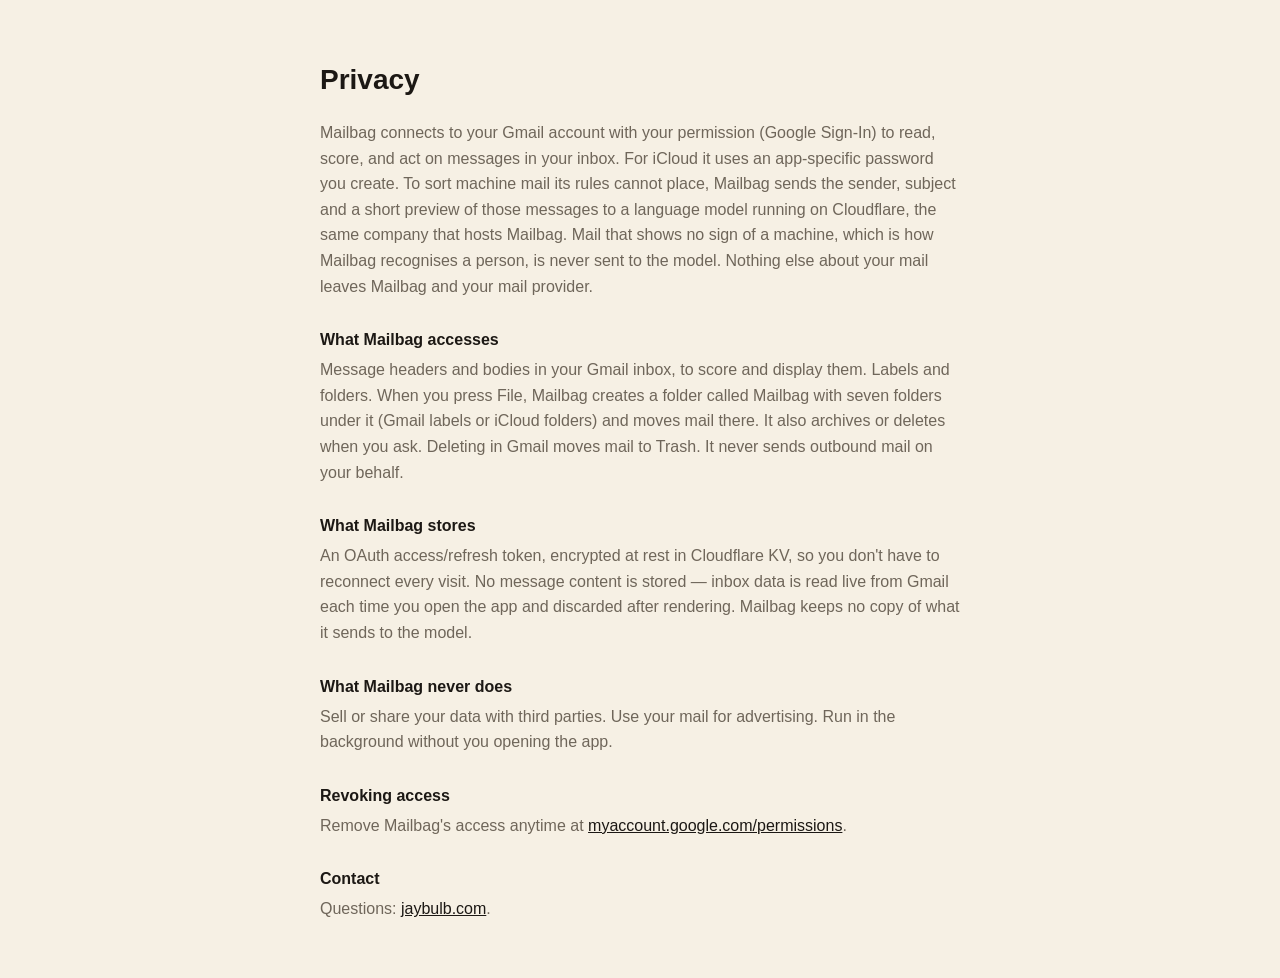
==== landing/privacy.html @ 0e7f6a47 "Move served links and hosts to jaybulb.com Co-Authored-By: Claude Fable 5.1 <noreply@anthropic.com> " ====
<!doctype html>
<html lang="en">
<head>
<meta charset="utf-8">
<meta name="viewport" content="width=device-width, initial-scale=1">
<title>Mailbag: Privacy</title>
<link rel="icon" href="icon.svg">
<style>
  :root{--bg:#f6f0e4;--text:#1c1814;--muted:#6f665a;}
  @media (prefers-color-scheme: dark){:root{--bg:#15110e;--text:#f1e9da;--muted:#a39886;}}
  body{margin:0;background:var(--bg);color:var(--text);font-family:-apple-system,BlinkMacSystemFont,"Helvetica Neue",Helvetica,Arial,sans-serif;padding:0 20px;}
  .wrap{max-width:640px;margin:0 auto;padding-block:64px 40px;}
  h1{font-size:28px;margin:0 0 24px;}
  h2{font-size:16px;margin:32px 0 8px;}
  p{font-size:16px;line-height:1.6;color:var(--muted);margin:0 0 16px;}
  a{color:var(--text);}
</style>
</head>
<body>
<div class="wrap">
<h1>Privacy</h1>
<p>Mailbag connects to your Gmail account with your permission (Google Sign-In) to read, score, and act on messages in your inbox. For iCloud it uses an app-specific password you create. To sort machine mail its rules cannot place, Mailbag sends the sender, subject and a short preview of those messages to a language model running on Cloudflare, the same company that hosts Mailbag. Mail that shows no sign of a machine, which is how Mailbag recognises a person, is never sent to the model. Nothing else about your mail leaves Mailbag and your mail provider.</p>

<h2>What Mailbag accesses</h2>
<p>Message headers and bodies in your Gmail inbox, to score and display them. Labels and folders. When you press File, Mailbag creates a folder called Mailbag with seven folders under it (Gmail labels or iCloud folders) and moves mail there. It also archives or deletes when you ask. Deleting in Gmail moves mail to Trash. It never sends outbound mail on your behalf.</p>

<h2>What Mailbag stores</h2>
<p>An OAuth access/refresh token, encrypted at rest in Cloudflare KV, so you don't have to reconnect every visit. No message content is stored — inbox data is read live from Gmail each time you open the app and discarded after rendering. Mailbag keeps no copy of what it sends to the model.</p>

<h2>What Mailbag never does</h2>
<p>Sell or share your data with third parties. Use your mail for advertising. Run in the background without you opening the app.</p>

<h2>Revoking access</h2>
<p>Remove Mailbag's access anytime at <a href="https://myaccount.google.com/permissions">myaccount.google.com/permissions</a>.</p>

<h2>Contact</h2>
<p>Questions: <a href="https://jaybulb.com">jaybulb.com</a>.</p>
</div>
</body>
</html>
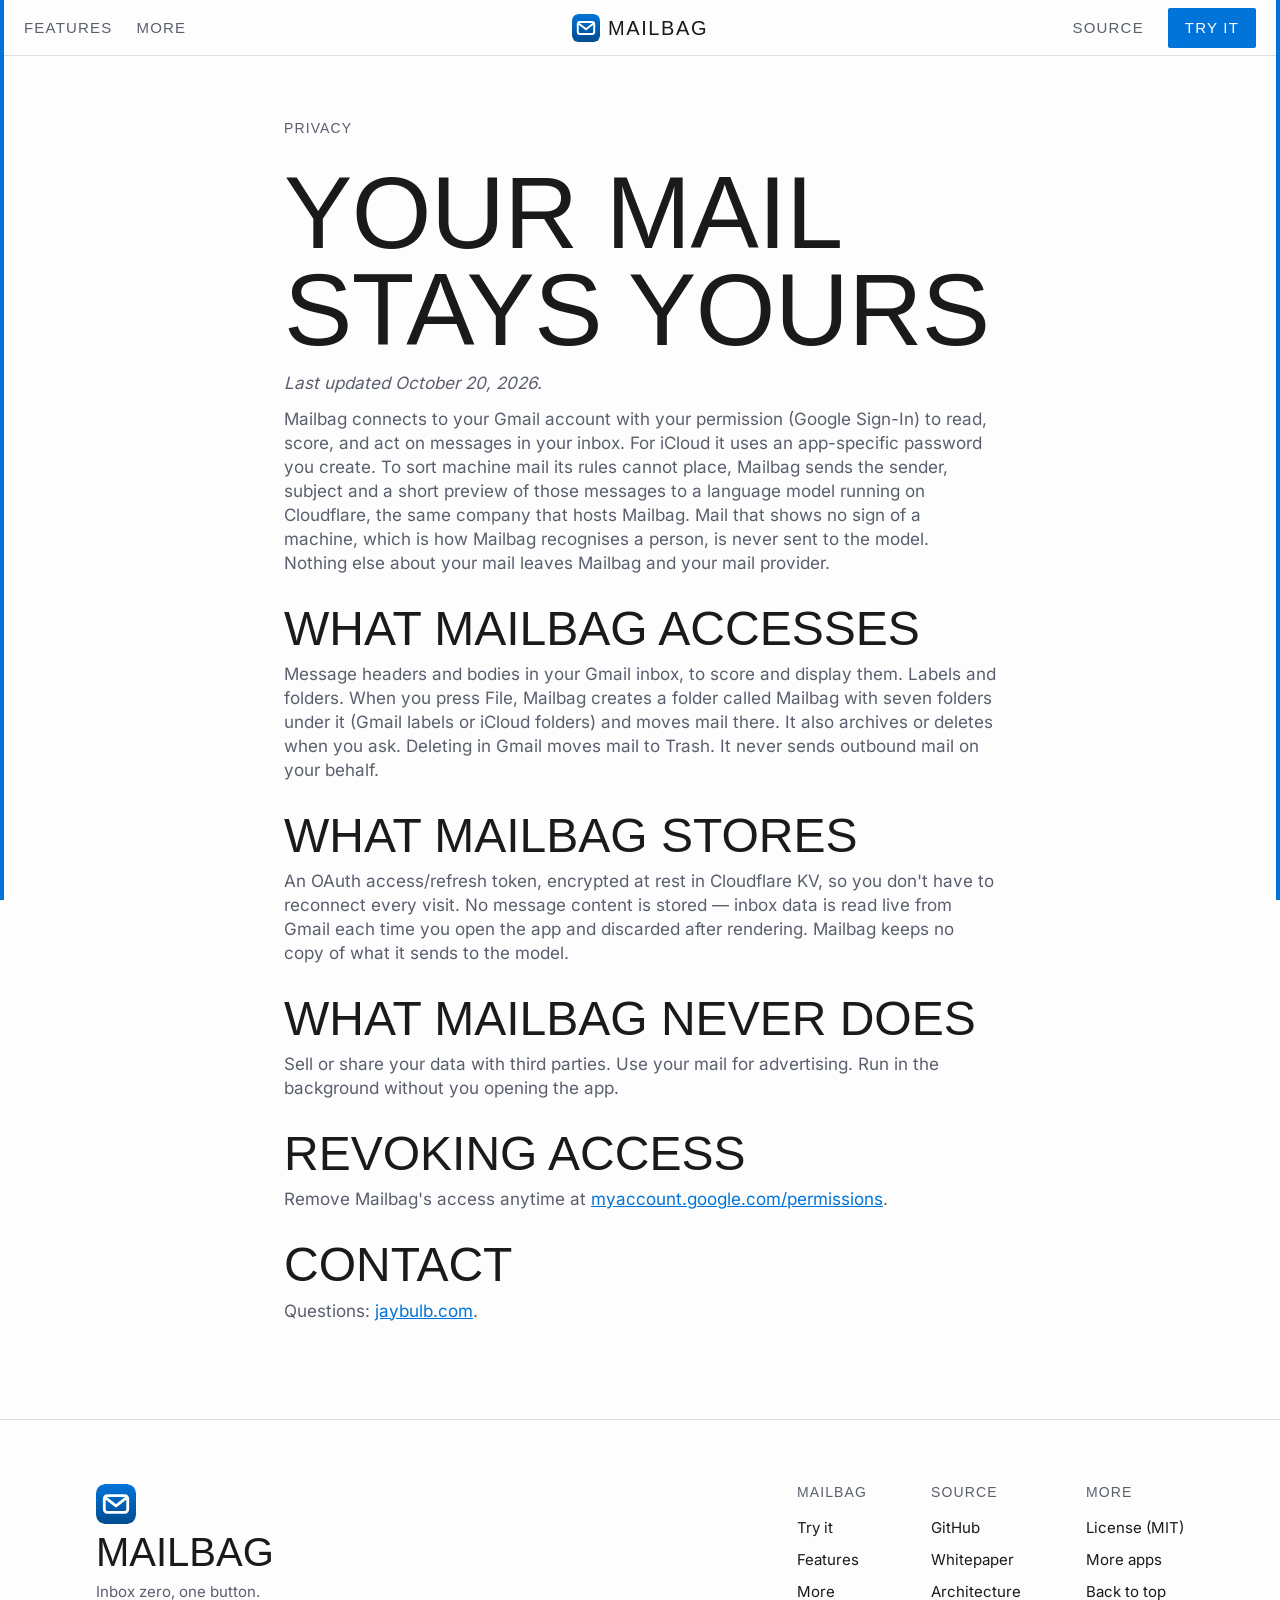
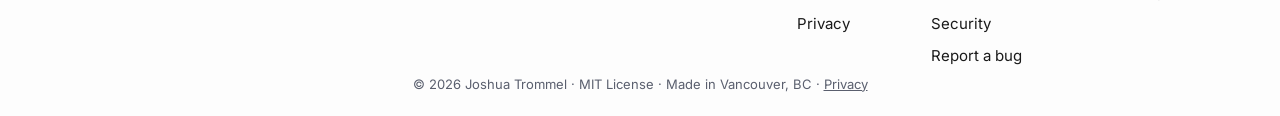
==== commit 877919d2: "Landing rebuilt in the Hermes style (clrs.cc blue, Greek halftone art, Mailbag Sans and Display, gly" ====
--- a/landing/privacy.html
+++ b/landing/privacy.html
@@ -1,40 +1,73 @@
-<!doctype html>
+<!DOCTYPE html>
 <html lang="en">
 <head>
-<meta charset="utf-8">
-<meta name="viewport" content="width=device-width, initial-scale=1">
-<title>Mailbag: Privacy</title>
-<link rel="icon" href="icon.svg">
-<style>
-  :root{--bg:#f6f0e4;--text:#1c1814;--muted:#6f665a;}
-  @media (prefers-color-scheme: dark){:root{--bg:#15110e;--text:#f1e9da;--muted:#a39886;}}
-  body{margin:0;background:var(--bg);color:var(--text);font-family:-apple-system,BlinkMacSystemFont,"Helvetica Neue",Helvetica,Arial,sans-serif;padding:0 20px;}
-  .wrap{max-width:640px;margin:0 auto;padding-block:64px 40px;}
-  h1{font-size:28px;margin:0 0 24px;}
-  h2{font-size:16px;margin:32px 0 8px;}
-  p{font-size:16px;line-height:1.6;color:var(--muted);margin:0 0 16px;}
-  a{color:var(--text);}
-</style>
+<meta charset="UTF-8">
+<meta name="viewport" content="width=device-width, initial-scale=1.0, viewport-fit=cover">
+<title>Mailbag Privacy</title>
+<meta name="description" content="What Mailbag reads, what it stores and what it never does.">
+<meta name="theme-color" content="#fdfdfd" media="(prefers-color-scheme: light)">
+<meta name="theme-color" content="#001f3f" media="(prefers-color-scheme: dark)">
+<link rel="canonical" href="https://mailbag.jaybulb.com/privacy">
+<link rel="icon" href="favicon.svg" type="image/svg+xml">
+<link rel="apple-touch-icon" href="apple-touch-icon.png">
+<link rel="stylesheet" href="tokens.css">
+<link rel="stylesheet" href="landing.css">
 </head>
 <body>
-<div class="wrap">
-<h1>Privacy</h1>
-<p>Mailbag connects to your Gmail account with your permission (Google Sign-In) to read, score, and act on messages in your inbox. For iCloud it uses an app-specific password you create. To sort machine mail its rules cannot place, Mailbag sends the sender, subject and a short preview of those messages to a language model running on Cloudflare, the same company that hosts Mailbag. Mail that shows no sign of a machine, which is how Mailbag recognises a person, is never sent to the model. Nothing else about your mail leaves Mailbag and your mail provider.</p>
 
-<h2>What Mailbag accesses</h2>
-<p>Message headers and bodies in your Gmail inbox, to score and display them. Labels and folders. When you press File, Mailbag creates a folder called Mailbag with seven folders under it (Gmail labels or iCloud folders) and moves mail there. It also archives or deletes when you ask. Deleting in Gmail moves mail to Trash. It never sends outbound mail on your behalf.</p>
+<header class="nav" aria-label="Site">
+  <nav class="nav-links" aria-label="Main">
+    <a href="/#features">Features</a>
+    <a href="/#more">More</a>
+  </nav>
+  <a class="nav-brand" href="/" aria-label="Mailbag home"><img src="icon.svg" alt="" width="28" height="28"><span>Mailbag</span></a>
+  <div class="nav-end">
+    <a class="nav-get" href="https://github.com/nulljosh/mailbag">Source</a>
+    <a class="btn btn-solid" href="/#inbox">Try it</a>
+  </div>
+</header>
 
-<h2>What Mailbag stores</h2>
-<p>An OAuth access/refresh token, encrypted at rest in Cloudflare KV, so you don't have to reconnect every visit. No message content is stored — inbox data is read live from Gmail each time you open the app and discarded after rendering. Mailbag keeps no copy of what it sends to the model.</p>
+<main>
+<article class="privacy">
+    <section>
+      <p class="label">Privacy</p>
+      <h1>Your mail stays yours</h1>
+      <p><em>Last updated October 20, 2026.</em></p>
+      <p>Mailbag connects to your Gmail account with your permission (Google Sign-In) to read, score, and act on messages in your inbox. For iCloud it uses an app-specific password you create. To sort machine mail its rules cannot place, Mailbag sends the sender, subject and a short preview of those messages to a language model running on Cloudflare, the same company that hosts Mailbag. Mail that shows no sign of a machine, which is how Mailbag recognises a person, is never sent to the model. Nothing else about your mail leaves Mailbag and your mail provider.</p>
+    </section>
+    <section>
+      <h2>What Mailbag accesses</h2>
+      <p>Message headers and bodies in your Gmail inbox, to score and display them. Labels and folders. When you press File, Mailbag creates a folder called Mailbag with seven folders under it (Gmail labels or iCloud folders) and moves mail there. It also archives or deletes when you ask. Deleting in Gmail moves mail to Trash. It never sends outbound mail on your behalf.</p>
+    </section>
+    <section>
+      <h2>What Mailbag stores</h2>
+      <p>An OAuth access/refresh token, encrypted at rest in Cloudflare KV, so you don't have to reconnect every visit. No message content is stored — inbox data is read live from Gmail each time you open the app and discarded after rendering. Mailbag keeps no copy of what it sends to the model.</p>
+    </section>
+    <section>
+      <h2>What Mailbag never does</h2>
+      <p>Sell or share your data with third parties. Use your mail for advertising. Run in the background without you opening the app.</p>
+    </section>
+    <section>
+      <h2>Revoking access</h2>
+      <p>Remove Mailbag's access anytime at <a href="https://myaccount.google.com/permissions">myaccount.google.com/permissions</a>.</p>
+    </section>
+    <section>
+      <h2>Contact</h2>
+      <p>Questions: <a href="https://jaybulb.com">jaybulb.com</a>.</p>
+    </section>
+</article>
+</main>
 
-<h2>What Mailbag never does</h2>
-<p>Sell or share your data with third parties. Use your mail for advertising. Run in the background without you opening the app.</p>
-
-<h2>Revoking access</h2>
-<p>Remove Mailbag's access anytime at <a href="https://myaccount.google.com/permissions">myaccount.google.com/permissions</a>.</p>
-
-<h2>Contact</h2>
-<p>Questions: <a href="https://jaybulb.com">jaybulb.com</a>.</p>
-</div>
+<footer class="foot" id="footer">
+  <div class="foot-top">
+    <div class="foot-brand"><img src="icon.svg" alt="" width="40" height="40"><b>Mailbag</b><p>Inbox zero, one button.</p></div>
+    <nav class="foot-cols" aria-label="Footer">
+      <div><p class="label">Mailbag</p><a href="/#inbox">Try it</a><a href="/#features">Features</a><a href="/#more">More</a><a href="privacy">Privacy</a></div>
+      <div><p class="label">Source</p><a href="https://github.com/nulljosh/mailbag">GitHub</a><a href="https://github.com/nulljosh/mailbag/blob/main/WHITEPAPER.md">Whitepaper</a><a href="https://github.com/nulljosh/mailbag/blob/main/docs/ARCHITECTURE.md">Architecture</a><a href="https://github.com/nulljosh/mailbag/blob/main/SECURITY.md">Security</a><a href="https://github.com/nulljosh/mailbag/issues">Report a bug</a></div>
+      <div><p class="label">More</p><a href="https://github.com/nulljosh/mailbag/blob/main/LICENSE">License (MIT)</a><a href="https://jaybulb.com">More apps</a><a href="/#top">Back to top</a></div>
+    </nav>
+  </div>
+    <p class="legal">&copy; 2026 Joshua Trommel &middot; MIT License &middot; Made in Vancouver, BC &middot; <a href="privacy">Privacy</a></p>
+</footer>
 </body>
 </html>
--- a/landing/tokens.css
+++ b/landing/tokens.css
@@ -0,0 +1,78 @@
+/* Mailbag design tokens, shared with the landing (the native apps keep their own accent in the asset catalog).
+   Shared system: 8 point grid, one radius set, 48 point capsule controls. The accent is the only colour Mailbag owns. */
+@font-face { font-family: "Mailbag Sans"; src: url("fonts/MailbagSans-Regular.woff2") format("woff2"); font-weight: 400; font-display: swap; }
+@font-face { font-family: "Mailbag Sans"; src: url("fonts/MailbagSans-Medium.woff2") format("woff2"); font-weight: 500; font-display: swap; }
+@font-face { font-family: "Mailbag Sans"; src: url("fonts/MailbagSans-Semibold.woff2") format("woff2"); font-weight: 600; font-display: swap; }
+@font-face { font-family: "Mailbag Sans"; src: url("fonts/MailbagSans-Bold.woff2") format("woff2"); font-weight: 700; font-display: swap; }
+/* Mailbag Display: Antonio (SIL OFL 1.1, fonts/OFL-Antonio.txt), condensed caps for headlines and labels only */
+@font-face { font-family: "Mailbag Display"; src: url("fonts/MailbagDisplay.woff2") format("woff2"); font-weight: 100 700; font-display: swap; }
+
+:root {
+  /* colour */
+  --accent: #0074D9;          /* actions and links; clrs.cc blue, AA on paper */
+  --btn: #0074D9;             /* solid buttons, white label */
+  --frame: #0074D9;           /* the thin frame down the window edges */
+  --band: #006ac6;            /* full-bleed blue sections */
+  --band-sub: #e6f2fd;        /* secondary text on the band, AA */
+  --band-art: #a8d4f8;        /* engraving on the band */
+  --band-line: rgba(255, 255, 255, .22);
+  --accent-light: #0074D9;    /* icon gradient top, clrs.cc blue */
+  --accent-deep: #004C8F;     /* icon gradient bottom */
+  --ring: color-mix(in srgb, var(--accent) 30%, transparent);
+  --bg: #fdfdfd;
+  --surface: #f2f4f8;
+  --line: #dcdfe6;
+  --text: #1a1a1a;
+  --sub: #5a5f6e;
+  --live: #2f8a4e;            /* filed */
+  --pending: #b07a00;         /* waiting */
+  --bad: #c0392b;             /* failed */
+  --idle: #8a8d99;            /* unknown */
+
+  /* type */
+  --display: "Mailbag Display", "Helvetica Neue", Helvetica, Arial, sans-serif;
+  --font: "Mailbag Sans", -apple-system, BlinkMacSystemFont, "SF Pro Text", "Helvetica Neue", Helvetica, Arial, sans-serif;
+  --size-display: 64px;       /* hero: 64 line, -0.01em */
+  --size-title: 34px;         /* section heads: 40 line */
+  --size-headline: 20px;      /* card heads: 28 line */
+  --size-body: 17px;          /* 24 line */
+  --size-footnote: 13px;      /* 16 line */
+
+  /* space: the 8 point grid */
+  --sp-1: 4px; --sp-2: 8px; --sp-3: 12px; --sp-4: 16px; --sp-5: 24px; --sp-6: 32px; --sp-7: 48px; --sp-8: 64px; --sp-9: 96px;
+  --measure: 680px;
+  --wrap: 1120px;
+
+  /* shape */
+  --control: 48px;
+  --r-card: 28px;
+  --r-group: 20px;
+  --r-row: 8px;
+  --r-pill: 999px;
+  --r-sq: 2px;                /* landing buttons and panels */
+  --r-icon: 22.5%;
+  --motion: .2s ease;
+
+  /* names the inbox script was written against */
+  --border: var(--line); --muted: var(--sub); --panel: var(--surface); --on-accent: #fff;
+}
+
+@media (prefers-color-scheme: dark) {
+  :root {
+    --accent: #66b5f7;
+    --btn: #0074D9;
+    --frame: #0074D9;
+    --band: #004C8F;
+    --band-sub: #d4e8fa;
+    --band-art: #5da6e6;
+    --bg: #001f3f;            /* clrs.cc navy */
+    --surface: #072a4d;
+    --line: #17406b;
+    --text: #f2f2f5;
+    --sub: #a3b8cf;
+    --live: #4caf6e;
+    --pending: #e0a800;
+    --bad: #d9534f;
+    --idle: #6f7488;
+  }
+}
--- a/landing/landing.css
+++ b/landing/landing.css
@@ -0,0 +1,189 @@
+/* Mailbag landing, dressed after the Hermes landing: a navy page in a thin blue frame, giant thin condensed caps, tiny caps
+   labels, small square buttons, and full-bleed blue bands where public domain Greek art sits as halftone. Iris,
+   Pandora and Sisyphus fit a mailbox. Every colour, both faces and the radii come from tokens.css. */
+:root {
+  --scan: repeating-linear-gradient(to bottom, #000 0 1.5px, transparent 1.5px 3px);  /* scanlines for the engravings */
+  /* film grain: white fractal noise, laid over every blue surface */
+  --grain: url("data:image/svg+xml,%3Csvg xmlns='http://www.w3.org/2000/svg' width='180' height='180'%3E%3Cfilter id='n'%3E%3CfeTurbulence type='fractalNoise' baseFrequency='.85' numOctaves='3' stitchTiles='stitch'/%3E%3CfeColorMatrix values='0 0 0 0 1 0 0 0 0 1 0 0 0 0 1 .28 0 0 0 -.06'/%3E%3C/filter%3E%3Crect width='100%25' height='100%25' filter='url(%23n)'/%3E%3C/svg%3E");
+}
+/* Halftone art: each image is a dot mask (art/*.png, dithered from public domain works), tinted with --band-art */
+.art { position: relative; overflow: hidden; background: var(--grain), var(--band); }
+.art::before { content: ""; position: absolute; inset: 0; background: var(--band-art); -webkit-mask: var(--img) center / cover no-repeat; mask: var(--img) center / cover no-repeat; }
+* { box-sizing: border-box; margin: 0; }
+html { scroll-behavior: smooth; }
+body { font-family: var(--font); font-size: var(--size-body); line-height: 24px; color: var(--text); background: var(--bg); -webkit-font-smoothing: antialiased; }
+a { color: inherit; }
+code { font-size: .9em; padding: 2px 6px; border-radius: var(--r-sq); background: var(--surface); }
+.wrap { max-width: var(--wrap); margin: 0 auto; padding: 0 var(--sp-5); }
+.center { text-align: center; }
+
+h1, h2, h3, .label { font-family: var(--display); }
+h1, h2, h3 { text-wrap: balance; }
+/* the wing, in the accent, over a section title */
+.glyph { display: block; width: 56px; height: 56px; margin: 0 auto var(--sp-4); background: var(--accent); -webkit-mask: url(mark.svg) center / contain no-repeat; mask: url(mark.svg) center / contain no-repeat; }
+h1 { font-size: clamp(112px, 17vw, 248px); line-height: .9; font-weight: 100; text-transform: uppercase; letter-spacing: -.005em; }
+h2 { font-size: clamp(52px, 7.4vw, 112px); line-height: .9; font-weight: 100; text-transform: uppercase; }
+h3 { font-size: 30px; line-height: 32px; font-weight: 300; }
+.label { font-size: 14px; line-height: 16px; font-weight: 500; letter-spacing: .08em; text-transform: uppercase; color: var(--sub); margin-bottom: var(--sp-4); }
+
+.btn { height: 40px; padding: 0 var(--sp-4); border-radius: var(--r-sq); display: inline-flex; align-items: center; font-family: var(--display); font-weight: 500; font-size: 15px; letter-spacing: .08em; text-transform: uppercase; text-decoration: none; border: 1px solid transparent; transition: background var(--motion), color var(--motion), border-color var(--motion); }
+.btn-solid { background: var(--btn); color: #fff; }
+.btn-solid:hover { background: color-mix(in srgb, var(--btn) 82%, #fff); }
+.btn-ghost { background: var(--surface); color: var(--text); border-color: var(--line); }
+.btn-ghost:hover { border-color: var(--text); }
+.btn:focus-visible, .foot-cols a:focus-visible, .prod a:focus-visible, .nav-brand:focus-visible, .nav-links a:focus-visible, .mini:focus-visible, .inbox input:focus-visible { outline: 3px solid var(--ring); outline-offset: 2px; }
+
+.nav { position: sticky; top: 0; z-index: 10; display: grid; grid-template-columns: 1fr auto 1fr; align-items: center; gap: var(--sp-5); height: 56px; padding: 0 var(--sp-5); background: color-mix(in srgb, var(--bg) 88%, transparent); backdrop-filter: blur(20px); -webkit-backdrop-filter: blur(20px); border-bottom: 1px solid var(--line); }
+.nav-brand { display: flex; align-items: center; gap: var(--sp-2); font-family: var(--display); font-weight: 500; font-size: 20px; letter-spacing: .08em; text-transform: uppercase; text-decoration: none; }
+.nav-brand img { width: 28px; height: 28px; border-radius: var(--r-icon); }
+.nav-links, .nav-get { display: flex; gap: var(--sp-5); font-family: var(--display); font-size: 15px; letter-spacing: .08em; text-transform: uppercase; }
+.nav-links a, .nav-get { text-decoration: none; color: var(--sub); }
+.nav-links a:hover, .nav-get:hover { color: var(--text); }
+.nav-brand { grid-column: 2; }
+.nav-end { grid-column: 3; justify-self: end; display: flex; align-items: center; gap: var(--sp-5); }
+/* the thin blue frame down both edges of the window */
+@media (min-width: 900px) { body::after { content: ""; position: fixed; inset: 0; border-inline: 4px solid var(--frame); pointer-events: none; z-index: 30; } }
+
+.hero { padding: var(--sp-9) 0 var(--sp-8); }
+.lead { max-width: 560px; margin: var(--sp-6) auto 0; color: var(--sub); }
+.cta { display: flex; flex-wrap: wrap; gap: var(--sp-2); margin-top: var(--sp-6); }
+.center .cta { justify-content: center; }
+.fine { margin-top: var(--sp-3); font-size: var(--size-footnote); line-height: 16px; color: var(--sub); }
+
+/* the live inbox sits on the blue stage, in front of the art */
+.demo-wrap { margin: var(--sp-8) clamp(0px, 3vw, 44px) 0; }
+.stage { position: relative; overflow: hidden; background: var(--grain), var(--band); padding: clamp(24px, 6vw, 96px) clamp(12px, 7vw, 128px); }
+.stage-art { position: absolute; inset: 0; }
+.stage .inbox { position: relative; max-width: 880px; margin: 0 auto; }
+.demo-hint { margin-top: var(--sp-3); font-size: var(--size-footnote); color: var(--sub); text-align: center; }
+
+/* The blue band: Iris in halftone behind the section head, then the six features as ruled cells */
+.band { margin: 0 clamp(0px, 3vw, 44px); background: var(--grain), var(--band); color: #fff; overflow: hidden; }
+.band .label { color: var(--band-sub); }
+.band-head { text-align: center; }
+.band-art { aspect-ratio: 19 / 10; max-height: 86vh; width: 100%; background: none; }
+.band-art::after { content: ""; position: absolute; inset: 0; background: linear-gradient(to bottom, transparent 45%, var(--band) 96%); }
+.band-copy { position: relative; margin-top: -10vw; padding: 0 var(--sp-5) var(--sp-9); }
+.band-copy h2 { font-size: clamp(60px, 10vw, 168px); line-height: .9; }
+.band-copy p:last-child { margin: var(--sp-6) auto 0; max-width: 480px; color: var(--band-sub); }
+.frows { border-top: 1px solid var(--band-line); }
+.frow { display: grid; grid-template-columns: 1fr 1fr; align-items: center; border-bottom: 1px solid var(--band-line); }
+.frow .art { aspect-ratio: 3 / 2; background: var(--grain), color-mix(in srgb, #fff 6%, var(--band)); }
+.frow:nth-child(even) .art { order: 2; }
+.frow > div:not(.art) { padding: var(--sp-7) clamp(24px, 6vw, 96px); max-width: 560px; }
+.frow h3 { font-size: clamp(36px, 3.6vw, 52px); line-height: 1; font-weight: 200; }
+.frow p:last-child { margin-top: var(--sp-4); color: var(--band-sub); }
+.cells { display: grid; grid-template-columns: repeat(3, 1fr); border-top: 1px solid var(--band-line); }
+.cell { padding: var(--sp-6) var(--sp-6) var(--sp-7); border-right: 1px solid var(--band-line); border-bottom: 1px solid var(--band-line); }
+.cell:nth-child(3n) { border-right: 0; }
+.cell:nth-last-child(-n+3) { border-bottom: 0; }
+.cell .label { margin-bottom: var(--sp-5); }
+.cell p:last-child { margin-top: var(--sp-3); color: var(--band-sub); font-size: 15px; line-height: 22px; }
+
+.sec { padding: var(--sp-9) 0; }
+.body { color: var(--sub); margin-top: var(--sp-5); max-width: 560px; }
+.center .body { margin-left: auto; margin-right: auto; }
+/* three product cards, each with its own crop of the engraving */
+.prods { display: grid; grid-template-columns: repeat(3, 1fr); gap: var(--sp-4); margin-top: var(--sp-4); text-align: left; }
+.prod { display: grid; align-content: start; gap: var(--sp-2); }
+.prod-art { margin: 0 0 var(--sp-3); aspect-ratio: 3 / 2; }
+.prod .label { margin-bottom: 0; }
+.prod p:not(.label) { color: var(--sub); font-size: 15px; line-height: 22px; }
+.prod a { color: var(--accent); font-size: 15px; text-decoration: none; }
+.prod a:hover { text-decoration: underline; }
+.plats { border-top: 1px solid var(--line); }
+.plat-row { display: flex; justify-content: center; margin-top: var(--sp-7); }
+.plat-row > div { max-width: 440px; padding: var(--sp-6); border-radius: 4px; border: 1px solid var(--line); display: grid; gap: var(--sp-2); justify-items: center; }
+.plat-row small { font-family: var(--display); font-size: 14px; letter-spacing: .08em; text-transform: uppercase; color: var(--sub); }
+.plat-row b { font-family: var(--display); font-weight: 300; font-size: 40px; line-height: 44px; text-transform: uppercase; }
+.plat-row p { color: var(--sub); font-size: 15px; line-height: 22px; margin-bottom: var(--sp-3); }
+
+/* Footer: brand and link columns, the engraved band of Mailbag's things, one fine line */
+.foot-cta { max-width: var(--wrap); margin: 0 auto var(--sp-8); padding: 0 var(--sp-4); text-align: center; }
+.foot-cta h2 { font-size: clamp(64px, 11vw, 176px); }
+.foot-cta .cta { margin-top: var(--sp-5); justify-content: center; }
+.foot { text-align: center; padding: var(--sp-8) var(--sp-4) var(--sp-5); background: var(--bg); overflow: hidden; border-top: 1px solid var(--line); }
+.foot-top { max-width: var(--wrap); margin: 0 auto; padding: 0 var(--sp-4); display: flex; flex-wrap: wrap; justify-content: space-between; gap: var(--sp-7); text-align: left; }
+.foot-brand { display: grid; gap: var(--sp-2); align-content: start; }
+.foot-brand img { border-radius: var(--r-icon); }
+.foot-brand b { font-family: var(--display); font-weight: 300; font-size: 40px; line-height: 40px; text-transform: uppercase; }
+.foot-brand p { color: var(--sub); font-size: 15px; }
+.foot-cols { display: flex; flex-wrap: wrap; gap: var(--sp-8); }
+.foot-cols div { display: grid; gap: var(--sp-2); align-content: start; }
+.foot-cols .label { margin-bottom: var(--sp-2); }
+.foot-cols a { color: var(--text); text-decoration: none; font-size: 15px; }
+.foot-cols a:hover { color: var(--accent); }
+.word-band { color: var(--accent); position: relative; width: 100vw; margin: var(--sp-6) 0 0 calc(50% - 50vw); height: clamp(380px, 40vw, 640px); }
+.word-canvas { position: absolute; inset: 0; width: 100%; height: 100%; display: none; }
+.word-band.live .word-canvas { display: block; }
+.legal { margin-top: var(--sp-2); font-size: var(--size-footnote); line-height: 16px; color: var(--sub); text-wrap: balance; }
+
+.legal a { color: inherit; }
+
+.js .reveal { opacity: 0; transform: translateY(16px); transition: opacity .5s ease, transform .5s ease; }
+.js .reveal.in { opacity: 1; transform: none; }
+
+@media (max-width: 900px) {
+  .frow { grid-template-columns: 1fr; }
+  .frow:nth-child(even) .art { order: 0; }
+  .frow > div:not(.art) { padding: var(--sp-6) var(--sp-5) var(--sp-7); }
+  .band-copy { margin-top: -14vw; }
+  .cells { grid-template-columns: 1fr 1fr; }
+  .cell, .cell:nth-child(3n), .cell:nth-last-child(-n+3) { border-right: 1px solid var(--band-line); border-bottom: 1px solid var(--band-line); }
+  .cell:nth-child(2n) { border-right: 0; }
+  .cell:nth-last-child(-n+2) { border-bottom: 0; }
+  .prods { grid-template-columns: 1fr; gap: var(--sp-6); }
+}
+@media (max-width: 600px) {
+  .nav-links, .nav-get { display: none; }
+  .wrap { padding: 0 var(--sp-4); }
+  .hero { padding-top: var(--sp-8); }
+  .cells { grid-template-columns: 1fr; }
+  .cell, .cell:nth-child(2n), .cell:nth-child(3n), .cell:nth-last-child(-n+2) { border-right: 0; border-bottom: 1px solid var(--band-line); padding: var(--sp-5); }
+  .cell:last-child { border-bottom: 0; }
+  .word-band { height: 320px; }
+  .foot-cols { gap: var(--sp-6); }
+}
+@media (prefers-reduced-motion: reduce) {
+  html { scroll-behavior: auto; }
+  .js .reveal { opacity: 1; transform: none; transition: none; }
+  .btn, .mini { transition: none; }
+}
+
+/* the inbox card: the real triage UI, restyled to the system (markup and classes come from the page script) */
+.inbox { text-align: left; border-radius: 4px; border: 1px solid var(--line); background: var(--bg); color: var(--text); font-size: 14px; line-height: 20px; }
+.inbox-head { display: flex; align-items: center; justify-content: space-between; gap: var(--sp-3); padding: var(--sp-3) var(--sp-4); border-bottom: 1px solid var(--line); background: var(--surface); }
+.inbox-head .lights { display: flex; gap: var(--sp-2); }
+.inbox-head .lights i { width: 12px; height: 12px; border-radius: 50%; background: var(--line); }
+.inbox-head .label { margin: 0; }
+#inboxBody { padding: var(--sp-5); max-height: 560px; overflow-y: auto; }
+#inboxBody > p { text-align: center; }
+.inbox .btn { background: var(--surface); color: var(--text); border-color: var(--line); cursor: pointer; }
+.inbox .btn:hover:not(:disabled) { border-color: var(--text); }
+.inbox .btn.primary { background: var(--btn); color: #fff; border-color: transparent; }
+.inbox .btn.primary:hover:not(:disabled) { background: color-mix(in srgb, var(--btn) 82%, #fff); }
+.inbox .btn:disabled { opacity: .4; cursor: not-allowed; }
+.inbox a { color: var(--accent); }
+.inbox a.btn { color: var(--text); text-decoration: none; }
+.inbox input { height: 40px; padding: 0 var(--sp-3); border: 1px solid var(--line); border-radius: var(--r-sq); background: var(--bg); color: var(--text); font: inherit; }
+.boxes { display: grid; grid-template-columns: repeat(7, 1fr); gap: var(--sp-2); margin: 0 0 var(--sp-5); padding: 0; list-style: none; }
+.boxes li { border: 1px solid var(--line); border-radius: var(--r-sq); padding: var(--sp-3) var(--sp-1) var(--sp-2); text-align: center; min-width: 0; background: var(--surface); }
+.boxes b { display: block; font-family: var(--display); font-size: 32px; line-height: 32px; font-weight: 300; font-variant-numeric: tabular-nums; }
+.boxes span { display: block; font-family: var(--display); font-size: 12px; line-height: 16px; letter-spacing: .08em; text-transform: uppercase; color: var(--sub); margin-top: var(--sp-1); overflow: hidden; text-overflow: ellipsis; }
+.inbox .row { display: flex; justify-content: space-between; gap: var(--sp-3); padding: var(--sp-3) 0; border-bottom: 1px solid var(--line); transition: opacity var(--motion); }
+.inbox .row:last-child { border-bottom: 0; }
+.chip { display: inline-block; font-family: var(--display); font-size: 12px; line-height: 16px; letter-spacing: .08em; text-transform: uppercase; border: 1px solid var(--accent); color: var(--accent); padding: 0 6px; margin-right: var(--sp-2); border-radius: var(--r-sq); }
+.mini { height: 28px; padding: 0 var(--sp-3); border: 1px solid var(--line); border-radius: var(--r-sq); background: none; color: var(--text); font: inherit; font-size: 13px; cursor: pointer; transition: border-color var(--motion), color var(--motion); }
+.mini:hover:not(:disabled) { border-color: var(--accent); color: var(--accent); }
+.mini.quiet { color: var(--sub); border-color: transparent; }
+.mini:disabled { opacity: .5; cursor: default; }
+.runs { max-width: 680px; margin: var(--sp-7) auto 0; text-align: left; border-radius: 4px; border: 1px solid var(--line); background: var(--surface); padding: var(--sp-5); }
+.runs pre { margin-top: var(--sp-2); font: 13px/20px ui-monospace, SFMono-Regular, Menlo, monospace; overflow-x: auto; white-space: pre-wrap; color: var(--sub); }
+.runs .label { margin: 0; }
+.privacy { max-width: 760px; margin: 0 auto; padding: var(--sp-8) var(--sp-5) var(--sp-9); display: grid; gap: var(--sp-6); }
+.privacy section { display: grid; gap: var(--sp-3); }
+.privacy h1 { font-size: clamp(56px, 8vw, 104px); line-height: .95; }
+.privacy h2 { font-size: clamp(32px, 4vw, 48px); }
+.privacy p { color: var(--sub); }
+.privacy a { color: var(--accent); }
+@media (max-width: 700px) { .boxes { grid-template-columns: repeat(4, 1fr); } .inbox .row { flex-direction: column; } #inboxBody { padding: var(--sp-4); } }
